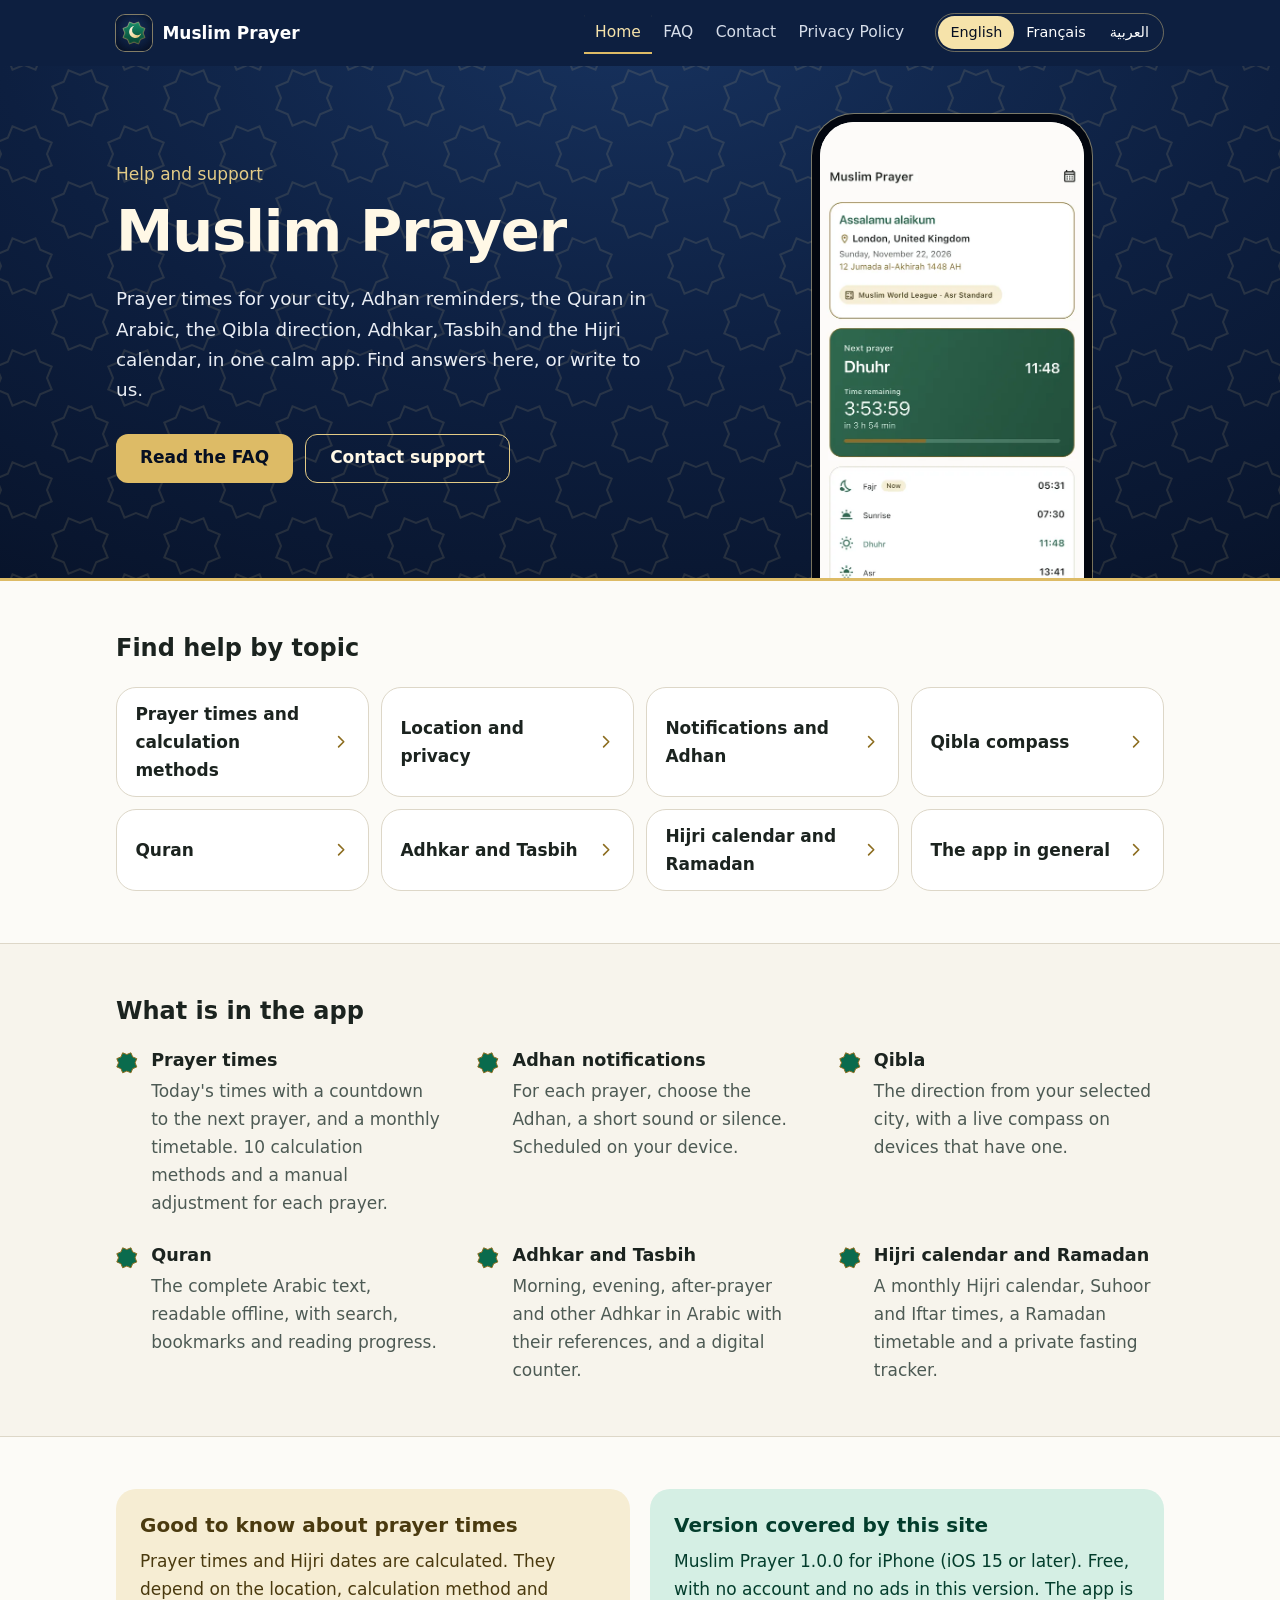
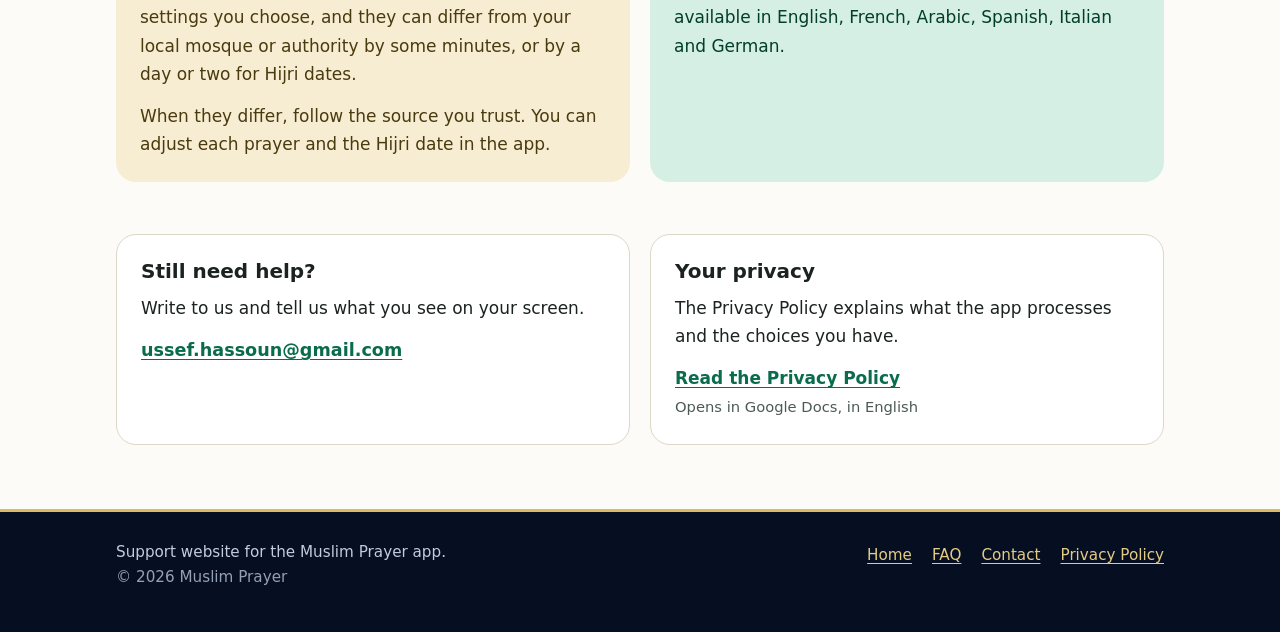
==== docs/index.html @ 26692f29 "Muslim Prayer support website English, French and Arabic static site for GitHub Pages: home, FAQ, co" ====
<!doctype html>
<html lang="en" dir="ltr">
<head>
<meta charset="utf-8">
<meta name="viewport" content="width=device-width, initial-scale=1">
<title>Muslim Prayer – Support</title>
<meta name="description" content="Support for the Muslim Prayer app: prayer times, Adhan notifications, Qibla, Quran, Adhkar and Hijri calendar. Answers to common questions and how to contact us.">
<link rel="canonical" href="https://hassoundev.github.io/muslim-prayer-support/">
<link rel="alternate" hreflang="en" href="https://hassoundev.github.io/muslim-prayer-support/">
<link rel="alternate" hreflang="fr" href="https://hassoundev.github.io/muslim-prayer-support/fr/">
<link rel="alternate" hreflang="ar" href="https://hassoundev.github.io/muslim-prayer-support/ar/">
<link rel="alternate" hreflang="x-default" href="https://hassoundev.github.io/muslim-prayer-support/">
<meta property="og:type" content="website">
<meta property="og:site_name" content="Muslim Prayer">
<meta property="og:title" content="Muslim Prayer – Support">
<meta property="og:description" content="Support for the Muslim Prayer app: prayer times, Adhan notifications, Qibla, Quran, Adhkar and Hijri calendar. Answers to common questions and how to contact us.">
<meta property="og:url" content="https://hassoundev.github.io/muslim-prayer-support/">
<meta property="og:image" content="https://hassoundev.github.io/muslim-prayer-support/assets/og.png">
<meta property="og:image:width" content="1200">
<meta property="og:image:height" content="630">
<meta property="og:image:alt" content="Muslim Prayer">
<meta property="og:locale" content="en_US">
<meta property="og:locale:alternate" content="fr_FR">
<meta property="og:locale:alternate" content="ar_AR">
<meta name="twitter:card" content="summary_large_image">
<meta name="color-scheme" content="light dark">
<meta name="theme-color" content="#0D1F40">
<link rel="icon" href="assets/icon.svg" type="image/svg+xml">
<link rel="icon" href="assets/favicon-32.png" sizes="32x32" type="image/png">
<link rel="apple-touch-icon" href="assets/apple-touch-icon.png">
<link rel="stylesheet" href="assets/style.css">
<script src="assets/site.js" defer></script>
</head>
<body class="page-home">
<a class="skip" href="#main">Skip to content</a>
<header class="top">
<div class="wrap top-in">
<a class="brand" href="./"><img src="assets/icon.svg" width="36" height="36" alt=""><span><bdi>Muslim Prayer</bdi></span></a>
<nav class="main" aria-label="Main menu"><ul><li><a href="./" aria-current="page">Home</a></li><li><a href="faq.html">FAQ</a></li><li><a href="contact.html">Contact</a></li><li><a href="https://docs.google.com/document/d/1N44JQ4huydzqZc0Ibdk7IAWQGMgm_pN5pPzlLWqxU9c/edit?usp=sharing" rel="noopener noreferrer">Privacy Policy</a></li></ul></nav>
<nav class="langs" aria-label="Language"><ul><li><a href="./" lang="en" hreflang="en" dir="ltr" data-lang-link aria-current="true">English</a></li><li><a href="fr/" lang="fr" hreflang="fr" dir="ltr" data-lang-link>Français</a></li><li><a href="ar/" lang="ar" hreflang="ar" dir="rtl" data-lang-link>العربية</a></li></ul></nav>
</div>
</header>
<main id="main">
<section class="hero">
<div class="wrap hero-in">
<div class="hero-text">
<p class="kicker">Help and support</p>
<h1><bdi>Muslim Prayer</bdi></h1>
<p class="lead">Prayer times for your city, Adhan reminders, the Quran in Arabic, the Qibla direction, Adhkar, Tasbih and the Hijri calendar, in one calm app. Find answers here, or write to us.</p>
<p class="actions"><a class="btn gold" href="faq.html">Read the FAQ</a>
<a class="btn line" href="contact.html">Contact support</a></p>
</div>
<div class="phone"><img src="assets/home-en.webp" width="560" height="1217" alt="The Muslim Prayer home screen: the next prayer with a countdown, and today&#x27;s prayer times for London."></div>
</div>
</section>
<section class="wrap sec" aria-labelledby="topics">
<h2 id="topics">Find help by topic</h2>
<ul class="topics"><li><a href="faq.html#prayer-times"><span>Prayer times and calculation methods</span><svg class="chev" viewBox="0 0 24 24" aria-hidden="true"><path d="M9 5l7 7-7 7"/></svg></a></li><li><a href="faq.html#location-privacy"><span>Location and privacy</span><svg class="chev" viewBox="0 0 24 24" aria-hidden="true"><path d="M9 5l7 7-7 7"/></svg></a></li><li><a href="faq.html#notifications"><span>Notifications and Adhan</span><svg class="chev" viewBox="0 0 24 24" aria-hidden="true"><path d="M9 5l7 7-7 7"/></svg></a></li><li><a href="faq.html#qibla"><span>Qibla compass</span><svg class="chev" viewBox="0 0 24 24" aria-hidden="true"><path d="M9 5l7 7-7 7"/></svg></a></li><li><a href="faq.html#quran"><span>Quran</span><svg class="chev" viewBox="0 0 24 24" aria-hidden="true"><path d="M9 5l7 7-7 7"/></svg></a></li><li><a href="faq.html#adhkar"><span>Adhkar and Tasbih</span><svg class="chev" viewBox="0 0 24 24" aria-hidden="true"><path d="M9 5l7 7-7 7"/></svg></a></li><li><a href="faq.html#hijri"><span>Hijri calendar and Ramadan</span><svg class="chev" viewBox="0 0 24 24" aria-hidden="true"><path d="M9 5l7 7-7 7"/></svg></a></li><li><a href="faq.html#general"><span>The app in general</span><svg class="chev" viewBox="0 0 24 24" aria-hidden="true"><path d="M9 5l7 7-7 7"/></svg></a></li></ul>
</section>
<section class="band" aria-labelledby="features">
<div class="wrap sec">
<h2 id="features">What is in the app</h2>
<ul class="features"><li><svg class="star" viewBox="0 0 24 24" aria-hidden="true"><path d="M16.6 .9l1.9 4.6 4.6 1.9L21.2 12l1.9 4.6-4.6 1.9-1.9 4.6L12 21.2l-4.6 1.9-1.9-4.6L.9 16.6 2.8 12 .9 7.4l4.6-1.9L7.4.9 12 2.8z"/></svg><div><h3>Prayer times</h3><p>Today's times with a countdown to the next prayer, and a monthly timetable. 10 calculation methods and a manual adjustment for each prayer.</p></div></li><li><svg class="star" viewBox="0 0 24 24" aria-hidden="true"><path d="M16.6 .9l1.9 4.6 4.6 1.9L21.2 12l1.9 4.6-4.6 1.9-1.9 4.6L12 21.2l-4.6 1.9-1.9-4.6L.9 16.6 2.8 12 .9 7.4l4.6-1.9L7.4.9 12 2.8z"/></svg><div><h3>Adhan notifications</h3><p>For each prayer, choose the Adhan, a short sound or silence. Scheduled on your device.</p></div></li><li><svg class="star" viewBox="0 0 24 24" aria-hidden="true"><path d="M16.6 .9l1.9 4.6 4.6 1.9L21.2 12l1.9 4.6-4.6 1.9-1.9 4.6L12 21.2l-4.6 1.9-1.9-4.6L.9 16.6 2.8 12 .9 7.4l4.6-1.9L7.4.9 12 2.8z"/></svg><div><h3>Qibla</h3><p>The direction from your selected city, with a live compass on devices that have one.</p></div></li><li><svg class="star" viewBox="0 0 24 24" aria-hidden="true"><path d="M16.6 .9l1.9 4.6 4.6 1.9L21.2 12l1.9 4.6-4.6 1.9-1.9 4.6L12 21.2l-4.6 1.9-1.9-4.6L.9 16.6 2.8 12 .9 7.4l4.6-1.9L7.4.9 12 2.8z"/></svg><div><h3>Quran</h3><p>The complete Arabic text, readable offline, with search, bookmarks and reading progress.</p></div></li><li><svg class="star" viewBox="0 0 24 24" aria-hidden="true"><path d="M16.6 .9l1.9 4.6 4.6 1.9L21.2 12l1.9 4.6-4.6 1.9-1.9 4.6L12 21.2l-4.6 1.9-1.9-4.6L.9 16.6 2.8 12 .9 7.4l4.6-1.9L7.4.9 12 2.8z"/></svg><div><h3>Adhkar and Tasbih</h3><p>Morning, evening, after-prayer and other Adhkar in Arabic with their references, and a digital counter.</p></div></li><li><svg class="star" viewBox="0 0 24 24" aria-hidden="true"><path d="M16.6 .9l1.9 4.6 4.6 1.9L21.2 12l1.9 4.6-4.6 1.9-1.9 4.6L12 21.2l-4.6 1.9-1.9-4.6L.9 16.6 2.8 12 .9 7.4l4.6-1.9L7.4.9 12 2.8z"/></svg><div><h3>Hijri calendar and Ramadan</h3><p>A monthly Hijri calendar, Suhoor and Iftar times, a Ramadan timetable and a private fasting tracker.</p></div></li></ul>
</div>
</section>
<section class="wrap sec duo">
<div class="note"><h2>Good to know about prayer times</h2><p>Prayer times and Hijri dates are calculated. They depend on the location, calculation method and settings you choose, and they can differ from your local mosque or authority by some minutes, or by a day or two for Hijri dates.</p>
<p>When they differ, follow the source you trust. You can adjust each prayer and the Hijri date in the app.</p></div>
<div class="note plain"><h2>Version covered by this site</h2><p>Muslim Prayer 1.0.0 for iPhone (iOS 15 or later). Free, with no account and no ads in this version. The app is available in English, French, Arabic, Spanish, Italian and German.</p></div>
</section>
<section class="wrap sec duo last">
<div class="card" id="contact"><h2>Still need help?</h2><p>Write to us and tell us what you see on your screen.</p>
<p><a class="email" href="mailto:ussef.hassoun@gmail.com?subject=Muslim%20Prayer%20%E2%80%93%20support"><bdi dir="ltr">ussef.hassoun@gmail.com</bdi></a></p></div>
<div class="card"><h2>Your privacy</h2><p>The Privacy Policy explains what the app processes and the choices you have.</p>
<p><a class="strong" href="https://docs.google.com/document/d/1N44JQ4huydzqZc0Ibdk7IAWQGMgm_pN5pPzlLWqxU9c/edit?usp=sharing" rel="noopener noreferrer">Read the Privacy Policy</a><span class="hint">Opens in Google Docs, in English</span></p></div>
</section>
</main>
<footer class="foot">
<div class="wrap foot-in">
<p>Support website for the Muslim Prayer app.<br><span class="copy">© 2026 <bdi>Muslim Prayer</bdi></span></p>
<nav aria-label="Main menu (2)"><ul><li><a href="./" aria-current="page">Home</a></li><li><a href="faq.html">FAQ</a></li><li><a href="contact.html">Contact</a></li><li><a href="https://docs.google.com/document/d/1N44JQ4huydzqZc0Ibdk7IAWQGMgm_pN5pPzlLWqxU9c/edit?usp=sharing" rel="noopener noreferrer">Privacy Policy</a></li></ul></nav>
</div>
</footer>
</body>
</html>
---- docs/assets/style.css ----
/* Muslim Prayer support site.
   Colours: lib/core/theme/app_colors.dart (light/dark roles of app_theme.dart)
   and the Khatam Seal icon palette (docs/APP_ICON_DESIGN.md). */
:root {
  --emerald-900: #033d2c; --emerald-800: #05513a; --emerald-700: #0a6b4d;
  --navy: #0d1f40; --navy-deep: #060f22; --navy-light: #17325e;
  --gold: #ddbb66; --gold-line: #e3cb86; --gold-light: #f6e3aa; --ivory: #fff8e6;

  --bg: #fcfbf7; --band: #f7f4ec; --card: #fff; --line: #ddd7c8;
  --text: #1b231f; --muted: #4d5a54;
  --primary: #0a6b4d; --on-primary: #fff; --soft: #d5efe4; --on-soft: #033d2c;
  --accent: #8c6d1f; --accent-soft: #f6edd3; --on-accent-soft: #4a3a0f;
  --font: system-ui, -apple-system, "Segoe UI", Roboto, "Helvetica Neue", Arial, sans-serif;
  color-scheme: light;
}
:root:lang(ar) {
  --font: system-ui, -apple-system, "Segoe UI", "SF Arabic", "Geeza Pro", "Noto Sans Arabic", Tahoma, sans-serif;
}
@media (prefers-color-scheme: dark) {
  :root {
    --bg: #0b1210; --band: #111a17; --card: #17231f; --line: #34443e;
    --text: #e6ece9; --muted: #a9b7b1;
    --primary: #6cc3a2; --on-primary: #033d2c; --soft: #05513a; --on-soft: #d5efe4;
    --accent: #e3cb86; --accent-soft: #2c2610; --on-accent-soft: #f6edd3;
    color-scheme: dark;
  }
}
*, *::before, *::after { box-sizing: border-box; }
html { scroll-padding-top: 1rem; -webkit-text-size-adjust: 100%; }
body { margin: 0; background: var(--bg); color: var(--text); font: 1.0625rem/1.65 var(--font); overflow-wrap: break-word; }
:lang(ar) body, body:lang(ar) { line-height: 1.85; }
img, svg { max-width: 100%; height: auto; display: block; }
h1, h2, h3 { line-height: 1.25; margin: 0; text-wrap: balance; }
:lang(ar) :is(h1, h2, h3) { line-height: 1.45; }
h2 { font-size: 1.5rem; }
p { margin: 0 0 .9rem; }
p:last-child { margin-bottom: 0; }
ul { margin: 0; padding: 0; }
a { color: var(--primary); text-underline-offset: .18em; }
a:focus-visible, summary:focus-visible { outline: 3px solid var(--gold); outline-offset: 3px; border-radius: 6px; }
.wrap { width: 100%; max-width: 68rem; margin-inline: auto; padding-inline: 1.25rem; }
.skip { position: absolute; inset-inline-start: 1rem; top: -4rem; background: var(--gold-light); color: var(--navy-deep); padding: .6rem 1rem; border-radius: 0 0 12px 12px; z-index: 5; }
.skip:focus { top: 0; }

/* Header */
.top { background: var(--navy); color: #fff; }
.top-in { display: flex; flex-wrap: wrap; align-items: center; gap: .35rem 1.25rem; padding-block: .7rem; }
.top ul { display: flex; flex-wrap: wrap; list-style: none; }
.top a { color: inherit; text-decoration: none; }
.brand { display: flex; align-items: center; gap: .65rem; font-weight: 650; white-space: nowrap; }
.brand img { border-radius: 9px; box-shadow: 0 0 0 1px rgb(227 203 134 / .55); }
.main { margin-inline-start: auto; }
.main a { display: block; padding: .55rem .7rem; color: #d7deea; font-size: .97rem; border-radius: 8px; }
.main a:hover { color: #fff; background: rgb(255 255 255 / .08); }
.main a[aria-current] { color: var(--gold-light); box-shadow: inset 0 -2px var(--gold); border-radius: 8px 8px 0 0; }
.langs ul { border: 1px solid rgb(227 203 134 / .45); border-radius: 999px; padding: 2px; flex-wrap: nowrap; }
.langs a { display: block; padding: .35rem .75rem; border-radius: 999px; font-size: .9rem; line-height: 1.5; white-space: nowrap; }
.langs a:hover { background: rgb(255 255 255 / .1); }
.langs a[aria-current] { background: var(--gold-light); color: var(--navy-deep); }

/* Home hero */
.hero { background: radial-gradient(90rem 50rem at 50% -10%, var(--navy-light), var(--navy) 45%, var(--navy-deep)); color: #e9edf4; position: relative; overflow: hidden; border-bottom: 3px solid var(--gold); }
.hero::before { content: ""; position: absolute; inset: 0; background: url(pattern.svg) center / 7rem; opacity: .13; }
.hero-in { position: relative; display: grid; grid-template-columns: 1.15fr .85fr; gap: 2rem 3rem; align-items: end; }
.hero-text { padding-block: 4.5rem; align-self: center; }
.kicker { color: var(--gold-line); margin-bottom: .5rem; }
.hero h1 { font-size: clamp(2.4rem, 6vw, 3.6rem); color: var(--ivory); font-weight: 700; letter-spacing: -.02em; }
.lead { font-size: 1.15rem; }
.hero .lead { margin: 1rem 0 1.75rem; max-width: 34rem; }
.actions { display: flex; flex-wrap: wrap; gap: .75rem; }
.btn { display: inline-block; padding: .8rem 1.5rem; border-radius: 12px; font-weight: 600; text-decoration: none; line-height: 1.4; }
.btn.gold { background: var(--gold); color: var(--navy-deep); }
.btn.gold:hover { background: var(--gold-light); }
.btn.line { border: 1px solid var(--gold-line); color: var(--ivory); padding-block: calc(.8rem - 1px); }
.btn.line:hover { background: rgb(255 255 255 / .08); }
.btn.green { background: var(--primary); color: var(--on-primary); }
.btn.green:hover { filter: brightness(1.1); }
.phone { justify-self: center; width: min(17.5rem, 78vw); max-height: 29rem; overflow: hidden; margin-top: 3rem; border: 8px solid #02060f; border-bottom: 0; border-radius: 42px 42px 0 0; box-shadow: 0 0 0 1px rgb(227 203 134 / .5); background: #fcfbf7; }
.phone img { width: 100%; }

/* Sections */
.sec { padding-block: 3.25rem; }
.band { background: var(--band); border-block: 1px solid var(--line); }
.sec > h2 { margin-bottom: 1.5rem; }
.topics { list-style: none; display: grid; grid-template-columns: repeat(auto-fill, minmax(min(100%, 15rem), 1fr)); gap: .75rem; }
.topics a { height: 100%; display: flex; align-items: center; justify-content: space-between; gap: 1rem; min-height: 3.75rem; padding: .75rem 1.15rem; background: var(--card); border: 1px solid var(--line); border-radius: 20px; color: var(--text); text-decoration: none; font-weight: 550; }
.topics a:hover { border-color: var(--accent); }
.chev { width: 1.1rem; flex: none; fill: none; stroke: var(--accent); stroke-width: 2.2; stroke-linecap: round; stroke-linejoin: round; }
[dir=rtl] .chev { transform: scaleX(-1); }
.star { width: 1.35rem; height: 1.35rem; flex: none; fill: var(--primary); stroke: var(--accent); stroke-width: 1.1; stroke-linejoin: round; overflow: visible; }
.features { list-style: none; display: grid; grid-template-columns: repeat(auto-fit, minmax(min(100%, 18rem), 1fr)); gap: 1.75rem 2.25rem; }
.features li { display: flex; gap: .85rem; }
.features .star { margin-top: .15rem; }
.features h3 { font-size: 1.1rem; margin-bottom: .3rem; }
.features p { color: var(--muted); }
.duo { display: grid; grid-template-columns: repeat(auto-fit, minmax(min(100%, 22rem), 1fr)); gap: 1.25rem; }
.duo h2, .card h2 { font-size: 1.25rem; margin-bottom: .6rem; }
.duo.last { padding-top: 0; padding-bottom: 4rem; }
.note { background: var(--accent-soft); color: var(--on-accent-soft); border-radius: 20px; padding: 1.5rem; }
.note.plain { background: var(--soft); color: var(--on-soft); }
.card { background: var(--card); border: 1px solid var(--line); border-radius: 20px; padding: 1.5rem; }
.email { font-weight: 650; font-size: 1.1rem; overflow-wrap: anywhere; }
.strong { font-weight: 600; }
.hint { display: block; color: var(--muted); font-size: .92rem; margin-top: .2rem; }
.is-placeholder { background: #ffe08a; color: #4a2b00; padding: .15em .45em; border-radius: 6px; outline: 2px dashed #b3261e; outline-offset: 2px; }
.placeholder-note { display: block; color: #b3261e; font-size: .92rem; font-weight: 400; margin-top: .6rem; }
@media (prefers-color-scheme: dark) { .placeholder-note { color: #f2b8b5; } }

/* FAQ and contact */
.pagehead { background: var(--band); border-bottom: 1px solid var(--line); padding-block: 2.75rem; }
.pagehead h1 { font-size: clamp(1.9rem, 5vw, 2.6rem); letter-spacing: -.015em; margin-bottom: .6rem; }
:lang(ar) :is(.pagehead h1, .hero h1) { letter-spacing: 0; }
.pagehead .lead { color: var(--muted); max-width: 44rem; }
.faq { display: grid; grid-template-columns: 15.5rem minmax(0, 1fr); gap: 3rem; padding-block: 2.5rem 4rem; align-items: start; }
.toc { position: sticky; top: 1.25rem; }
.toc h2 { font-size: .95rem; color: var(--muted); font-weight: 600; margin-bottom: .5rem; }
.toc ul { list-style: none; border-inline-start: 2px solid var(--line); }
.toc a { display: block; padding: .38rem .9rem; color: var(--text); text-decoration: none; font-size: .97rem; line-height: 1.45; }
.toc a:hover { color: var(--primary); text-decoration: underline; }
.faq-body section { margin-bottom: 2.75rem; scroll-margin-top: 1rem; }
.faq-body section > h2 { display: flex; align-items: center; gap: .7rem; margin-bottom: .75rem; font-size: 1.4rem; }
details { border-bottom: 1px solid var(--line); scroll-margin-top: 1rem; }
summary { display: flex; justify-content: space-between; align-items: center; gap: 1rem; padding: .95rem .25rem; cursor: pointer; list-style: none; }
summary::-webkit-details-marker { display: none; }
summary::after { content: ""; flex: none; width: .55rem; height: .55rem; margin-inline: .5rem; border: solid var(--accent); border-width: 0 2px 2px 0; transform: translateY(-2px) rotate(45deg); transition: transform .15s; }
details[open] summary::after { transform: translateY(2px) rotate(225deg); }
summary h3 { font-size: 1.05rem; font-weight: 600; }
summary:hover h3 { color: var(--primary); }
.answer { padding: 0 .25rem 1.25rem; max-width: 42rem; }
.answer ul, .contact ul { padding-inline-start: 1.25rem; margin-bottom: .9rem; }
.answer li, .contact li { margin-bottom: .35rem; }
li::marker { color: var(--accent); }
.after { margin-top: 1.1rem; }
.contact { display: grid; grid-template-columns: minmax(0, 24rem) minmax(0, 1fr); gap: 2.5rem 3.5rem; padding-block: 2.75rem 4rem; align-items: start; }
.label { color: var(--muted); margin-bottom: .25rem; }
.big { margin-bottom: 1.25rem; }
.contact-side section { margin-bottom: 2rem; }
.contact-side h2 { font-size: 1.2rem; margin-bottom: .5rem; }

/* Footer, 404 */
.foot { background: var(--navy-deep); color: #c3ccda; font-size: .95rem; border-top: 3px solid var(--gold); }
.foot-in { display: flex; flex-wrap: wrap; justify-content: space-between; gap: 1rem 2rem; padding-block: 1.75rem; }
.foot ul { display: flex; flex-wrap: wrap; gap: .35rem 1.25rem; list-style: none; }
.foot a { color: var(--gold-line); display: inline-block; padding-block: .2rem; }
.copy { color: #93a0b5; }
.nf { padding-block: 3rem; }
.nf img { border-radius: 18px; }
.nf h1 { margin-block: 1rem 1.5rem; }
.nf-grid { display: grid; grid-template-columns: repeat(auto-fit, minmax(min(100%, 17rem), 1fr)); gap: 2rem; }
.nf h2 { font-size: 1.2rem; margin-bottom: .5rem; }

@media (max-width: 60rem) {
  .main { order: 3; width: 100%; margin: 0 -.7rem; }
  .top-in { justify-content: space-between; }
}
@media (max-width: 48rem) {
  .hero-in, .faq, .contact { grid-template-columns: minmax(0, 1fr); }
  .hero-text { padding-block: 3rem 0; }
  .phone { margin-top: 1rem; max-height: 22rem; }
  .sec { padding-block: 2.5rem; }
  .faq { gap: 2rem; padding-top: 1.5rem; }
  .toc { position: static; }
}
@media (max-width: 30rem) {
  .brand { gap: .5rem; font-size: .98rem; }
  .brand img { width: 30px; height: 30px; border-radius: 8px; }
  .langs a { padding-inline: .5rem; font-size: .84rem; }
  .top-in { column-gap: .4rem; }
  .main a { padding-inline: .55rem; font-size: .92rem; }
  .main { margin: 0 -.55rem; }
}
@media (prefers-reduced-motion: reduce) { summary::after { transition: none; } }
@media print { .top, .foot, .toc, .phone { display: none; } }
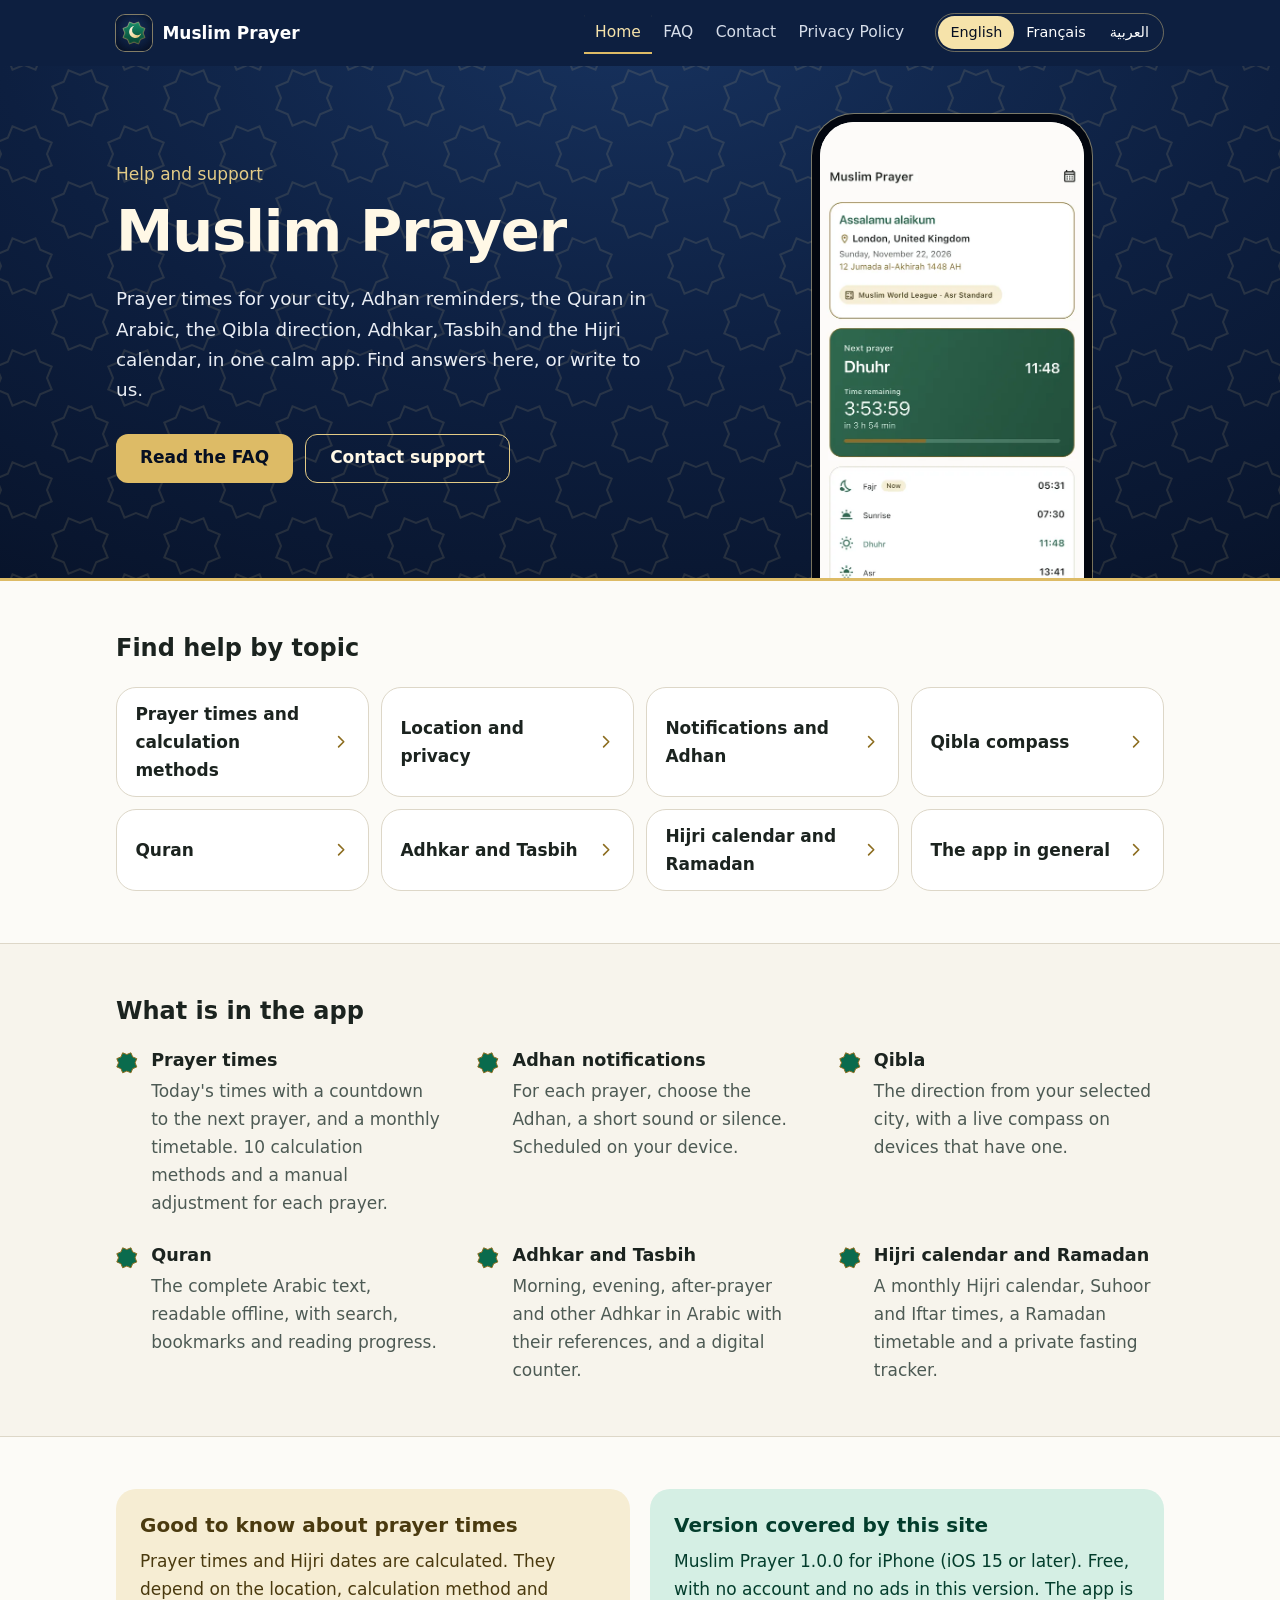
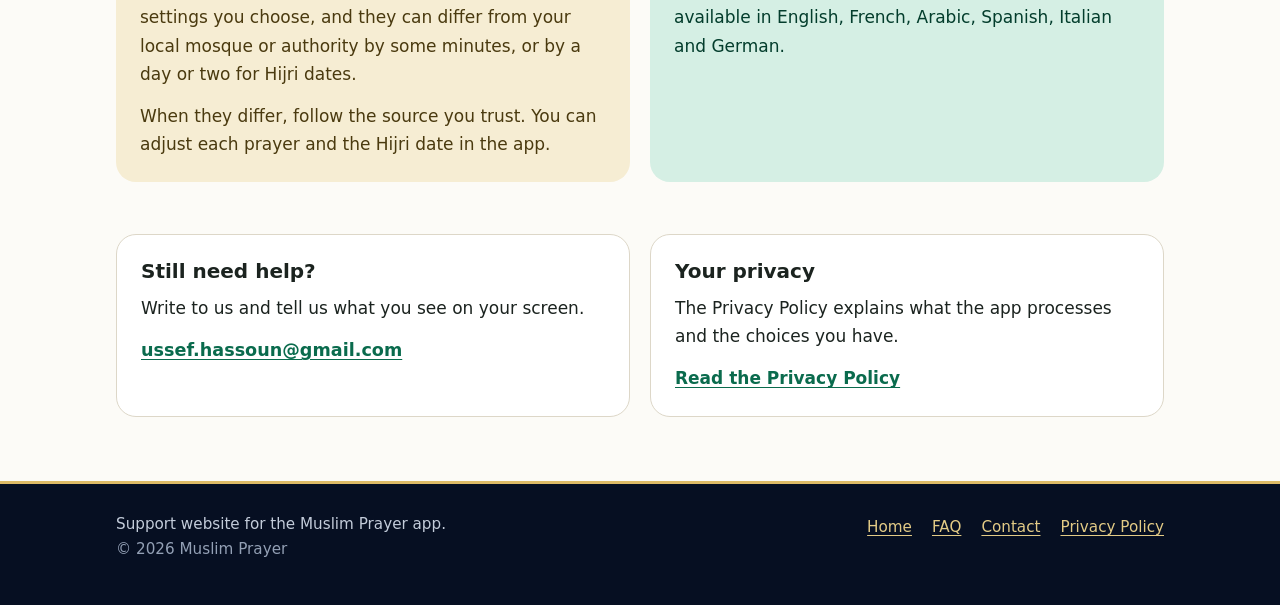
==== commit 9b3fb3ba: "Privacy policy pages in English, French and Arabic Co-Authored-By: Claude Opus 5.5 <noreply@anthropi" ====
--- a/docs/index.html
+++ b/docs/index.html
@@ -36,7 +36,7 @@
 <header class="top">
 <div class="wrap top-in">
 <a class="brand" href="./"><img src="assets/icon.svg" width="36" height="36" alt=""><span><bdi>Muslim Prayer</bdi></span></a>
-<nav class="main" aria-label="Main menu"><ul><li><a href="./" aria-current="page">Home</a></li><li><a href="faq.html">FAQ</a></li><li><a href="contact.html">Contact</a></li><li><a href="https://docs.google.com/document/d/1N44JQ4huydzqZc0Ibdk7IAWQGMgm_pN5pPzlLWqxU9c/edit?usp=sharing" rel="noopener noreferrer">Privacy Policy</a></li></ul></nav>
+<nav class="main" aria-label="Main menu"><ul><li><a href="./" aria-current="page">Home</a></li><li><a href="faq.html">FAQ</a></li><li><a href="contact.html">Contact</a></li><li><a href="privacy.html">Privacy Policy</a></li></ul></nav>
 <nav class="langs" aria-label="Language"><ul><li><a href="./" lang="en" hreflang="en" dir="ltr" data-lang-link aria-current="true">English</a></li><li><a href="fr/" lang="fr" hreflang="fr" dir="ltr" data-lang-link>Français</a></li><li><a href="ar/" lang="ar" hreflang="ar" dir="rtl" data-lang-link>العربية</a></li></ul></nav>
 </div>
 </header>
@@ -72,13 +72,13 @@
 <div class="card" id="contact"><h2>Still need help?</h2><p>Write to us and tell us what you see on your screen.</p>
 <p><a class="email" href="mailto:ussef.hassoun@gmail.com?subject=Muslim%20Prayer%20%E2%80%93%20support"><bdi dir="ltr">ussef.hassoun@gmail.com</bdi></a></p></div>
 <div class="card"><h2>Your privacy</h2><p>The Privacy Policy explains what the app processes and the choices you have.</p>
-<p><a class="strong" href="https://docs.google.com/document/d/1N44JQ4huydzqZc0Ibdk7IAWQGMgm_pN5pPzlLWqxU9c/edit?usp=sharing" rel="noopener noreferrer">Read the Privacy Policy</a><span class="hint">Opens in Google Docs, in English</span></p></div>
+<p><a class="strong" href="privacy.html">Read the Privacy Policy</a></p></div>
 </section>
 </main>
 <footer class="foot">
 <div class="wrap foot-in">
 <p>Support website for the Muslim Prayer app.<br><span class="copy">© 2026 <bdi>Muslim Prayer</bdi></span></p>
-<nav aria-label="Main menu (2)"><ul><li><a href="./" aria-current="page">Home</a></li><li><a href="faq.html">FAQ</a></li><li><a href="contact.html">Contact</a></li><li><a href="https://docs.google.com/document/d/1N44JQ4huydzqZc0Ibdk7IAWQGMgm_pN5pPzlLWqxU9c/edit?usp=sharing" rel="noopener noreferrer">Privacy Policy</a></li></ul></nav>
+<nav aria-label="Main menu (2)"><ul><li><a href="./" aria-current="page">Home</a></li><li><a href="faq.html">FAQ</a></li><li><a href="contact.html">Contact</a></li><li><a href="privacy.html">Privacy Policy</a></li></ul></nav>
 </div>
 </footer>
 </body>
--- a/docs/assets/style.css
+++ b/docs/assets/style.css
@@ -137,6 +137,14 @@
 .contact-side section { margin-bottom: 2rem; }
 .contact-side h2 { font-size: 1.2rem; margin-bottom: .5rem; }
 
+/* Privacy policy */
+.policy section { max-width: 44rem; }
+.policy section ul { padding-inline-start: 1.25rem; margin-bottom: .9rem; }
+.policy section li { margin-bottom: .35rem; }
+.policy section h3 { font-size: 1.08rem; margin: 1.4rem 0 .5rem; }
+.policy .note { max-width: 44rem; margin-bottom: 2rem; padding: 1rem 1.25rem; }
+.policy .note a { color: inherit; }
+
 /* Footer, 404 */
 .foot { background: var(--navy-deep); color: #c3ccda; font-size: .95rem; border-top: 3px solid var(--gold); }
 .foot-in { display: flex; flex-wrap: wrap; justify-content: space-between; gap: 1rem 2rem; padding-block: 1.75rem; }
@@ -160,6 +168,7 @@
   .sec { padding-block: 2.5rem; }
   .faq { gap: 2rem; padding-top: 1.5rem; }
   .toc { position: static; }
+  .policy .toc { display: none; }
 }
 @media (max-width: 30rem) {
   .brand { gap: .5rem; font-size: .98rem; }
